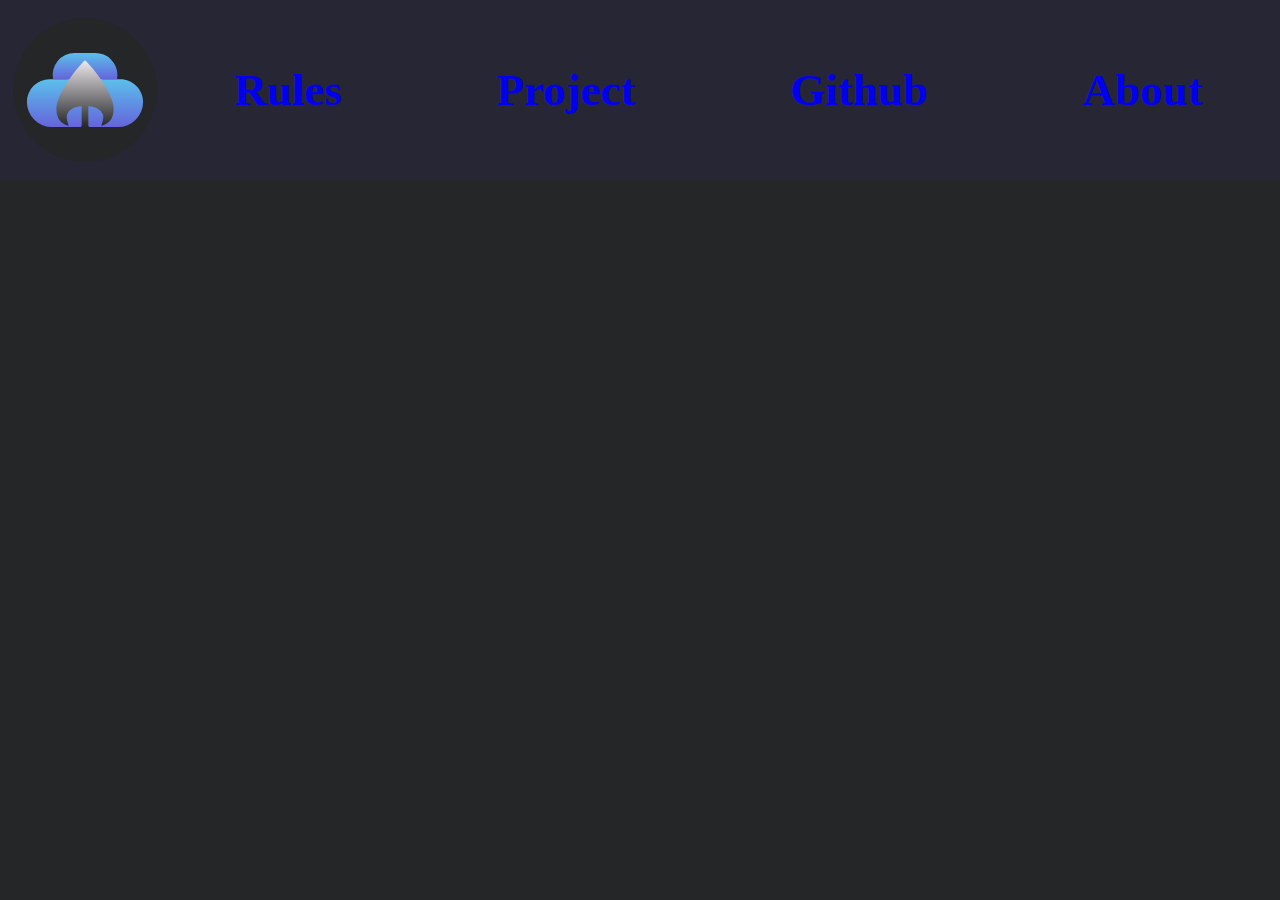
==== about.html @ b516acc4 "css! : Lot of progress ! Responsive text, correct colors, dots, responsive box design" ====
<!DOCTYPE html>
<html>
	<head>
		<title>Ascend - About</title>
		<link rel="stylesheet" href="style.css">
		<meta name="description" content="Website I made to learn HTML, CSSS and JavaScript.">
		<meta charset="utf-8">
		<meta name="keywords" content="HTML, CSS, JavaScript, Learning">
		<meta name="author" content="Alexandre">
		<meta name="viewport" content="width=device-width, initial-scale=1.0">
	</head>
	<header>
		<img src="./assets/logo/Ascend_Night.svg" alt="logo" width=250px>
		<h1><a href="index.html">Rules</a></h1>
		<h1><a href="project.html">Project</a></h1>
		<h1><a href="github.html">Github</a></h1>
		<h1><a href="about.html">About</a></h1>
	</header>
	<body style="margin: 0;">
	</body>
</html>
---- style.css ----
header {
    display: flex;
	background-color: #272635;
    align-items: center;
}

header img {
    height : 16vh;
    width : 16vh;
    padding : 2vh 0vw 2vh 1vw;
}

header h1 {
    flex-grow: 1;
    text-align: center;
	font-size: 5vmin;
}

body {
	background-color: #252627;
	color: #FFFAFF;
}

.rules {
	height: 74vh;
	display:flex;
	align-items: center;
	justify-content: space-between;
}

.rules div {
	max-width: 60%;
	display: flex;
	flex-direction: column;
	align-items: center;
	flex-grow: 1;
}

.ruletext
{
	padding: auto;
}

.ruleimg img{
	max-width: 100%;
	max-height: 100%;
}

/*Text*/
.rules h1 {
	font-size: 5vmin;
	text-align: center;
}
p {
	text-justify: justify;
	text-align: center;
	font-size: 3vmin;
}
b {
	font-size: 4vmin;
}
/*Nav links*/
a:link {
	text-decoration: none;
}
a:visited {
	text-decoration: none;
	color: #FFFAFF;
}
a:hover {
	text-decoration: none;
	color: #bab3ba;
}
a:active {
	text-decoration: none;
}

/*Selection dots*/
.circle {
	height: 6vh;
	width: 6vh;
	background-color: white;
	border-radius: 50%;
}

#slide-buttons {
	display:flex;
	height: 10vh;
}
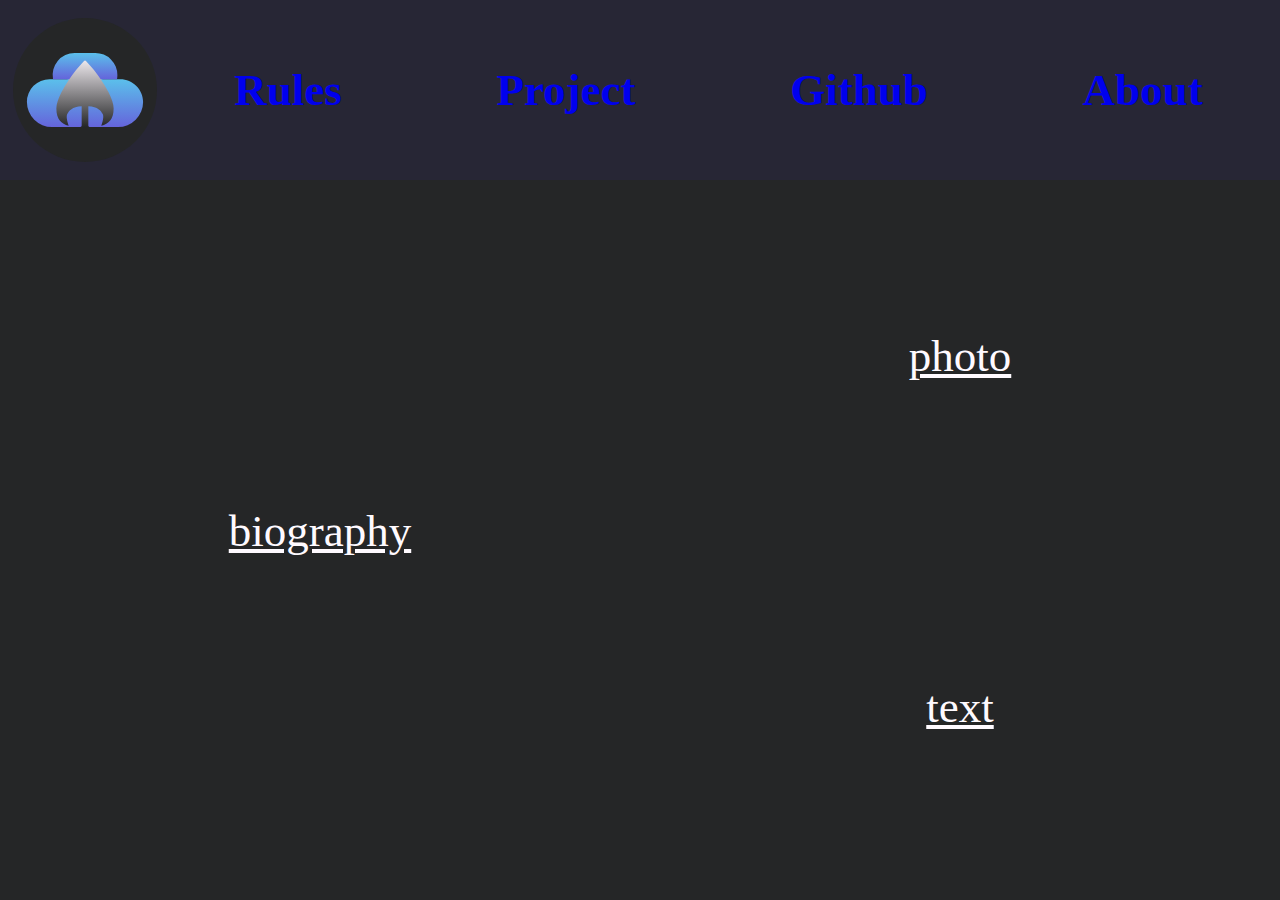
==== commit 96495686: "hml/css! : almost done starting to learn JS soon" ====
--- a/about.html
+++ b/about.html
@@ -17,5 +17,20 @@
 		<h1><a href="about.html">About</a></h1>
 	</header>
 	<body style="margin: 0;">
+		<article id="whoami">
+			<section id="biography">
+				<p>
+					biography
+				</p>
+			</section>
+			<section id="phototext">
+				<figure>
+					photo
+				</figure>
+				<p>
+					text
+				</p>
+			</section>
+		</article>
 	</body>
 </html>--- a/style.css
+++ b/style.css
@@ -1,7 +1,23 @@
+/* Global */
+html {
+	overflow: scroll;
+}
+
+::-webkit-scrollbar {
+	width: 0px;
+	background: transparent;
+}
+
 header {
+	color: #FFFAFF;
     display: flex;
 	background-color: #272635;
     align-items: center;
+}
+
+body {
+	background-color: #252627;
+	color: #FFFAFF;
 }
 
 header img {
@@ -16,11 +32,22 @@
 	font-size: 5vmin;
 }
 
-body {
-	background-color: #252627;
+a:link {
+	text-decoration: none;
+}
+a:visited {
+	text-decoration: none;
 	color: #FFFAFF;
 }
+a:hover {
+	text-decoration: none;
+	color: #bab3ba;
+}
+a:active {
+	text-decoration: none;
+}
 
+/*Rules - Page*/
 .rules {
 	height: 74vh;
 	display:flex;
@@ -28,7 +55,7 @@
 	justify-content: space-between;
 }
 
-.rules div {
+.rules section {
 	max-width: 60%;
 	display: flex;
 	flex-direction: column;
@@ -46,44 +73,84 @@
 	max-height: 100%;
 }
 
-/*Text*/
 .rules h1 {
 	font-size: 5vmin;
 	text-align: center;
 }
-p {
+.rules p {
 	text-justify: justify;
 	text-align: center;
 	font-size: 3vmin;
 }
-b {
+.rules b {
 	font-size: 4vmin;
 }
-/*Nav links*/
-a:link {
-	text-decoration: none;
-}
-a:visited {
-	text-decoration: none;
-	color: #FFFAFF;
-}
-a:hover {
-	text-decoration: none;
-	color: #bab3ba;
-}
-a:active {
-	text-decoration: none;
-}
-
-/*Selection dots*/
+/*footer*/
 .circle {
 	height: 6vh;
 	width: 6vh;
 	background-color: white;
 	border-radius: 50%;
+	margin: 0vw 1vw;
 }
 
 #slide-buttons {
+	justify-content: center;
 	display:flex;
 	height: 10vh;
+}
+
+/*Project Page*/
+#project {
+	height: 78vh;
+	display: flex;
+	flex-direction: column;
+	justify-content: space-around;
+	font-size: 3vmin;
+}
+
+#project .qa {
+	padding: 0% 10%;
+}
+
+#project h2 {
+	font-size: 4vmin;
+}
+
+/*Github Page*/
+#git-integration {
+	height: 70vh;
+	display:flex;
+	flex-direction: column;
+	justify-content: space-around;
+	align-items: center;
+	font-size: 10vmin;
+}
+
+/*About Page*/
+#whoami {
+	height: 78vh;
+	display:flex;
+	align-items: center;
+	justify-content: space-around;
+	font-size: 5vmin;
+	text-decoration: underline;
+}
+
+#biography {
+	flex-grow: 1;
+	text-align: center;
+}
+
+#phototext {
+	height: 100%;
+	flex-grow: 1;
+
+	display: flex;
+	align-items: center;
+	flex-direction: column;
+	justify-content: space-around;
+}
+
+#phototext figure {
 }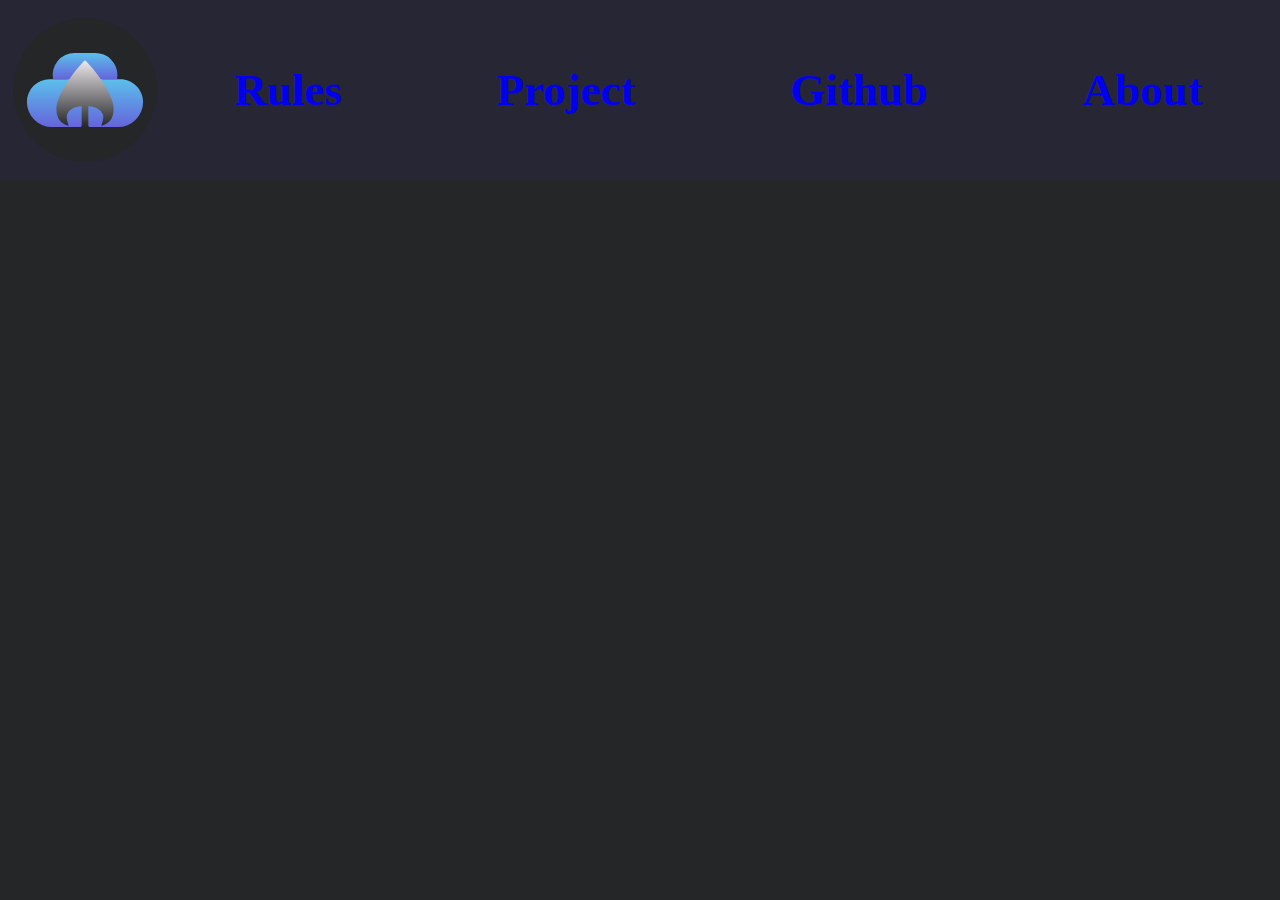
==== commit d288b417: "html/css : almost nothing changed" ====
--- a/about.html
+++ b/about.html
@@ -17,20 +17,7 @@
 		<h1><a href="about.html">About</a></h1>
 	</header>
 	<body style="margin: 0;">
-		<article id="whoami">
-			<section id="biography">
-				<p>
-					biography
-				</p>
-			</section>
-			<section id="phototext">
-				<figure>
-					photo
-				</figure>
-				<p>
-					text
-				</p>
-			</section>
+		<article id="cv">
 		</article>
 	</body>
 </html>--- a/style.css
+++ b/style.css
@@ -1,4 +1,13 @@
 /* Global */
+@font-face {
+	font-family: "Gowun_Batang";
+	src: url(./assets/fonts/Gowun_Batang/GowunBatang-Regular.ttf) format("truetype");
+}
+@font-face {
+	font-family: "Gowun_Dodum";
+	src: url(./assets/fonts/Gowun_Dodum/GowunDodum-Regular.ttf);
+}
+
 html {
 	overflow: scroll;
 }
@@ -9,6 +18,7 @@
 }
 
 header {
+	font-family: "Gowun Batang";
 	color: #FFFAFF;
     display: flex;
 	background-color: #272635;
@@ -16,8 +26,10 @@
 }
 
 body {
+	font-family: "Gowun Dodum";
 	background-color: #252627;
 	color: #FFFAFF;
+	margin: 0;
 }
 
 header img {
@@ -128,29 +140,10 @@
 }
 
 /*About Page*/
-#whoami {
+#cv {
 	height: 78vh;
 	display:flex;
 	align-items: center;
 	justify-content: space-around;
 	font-size: 5vmin;
-	text-decoration: underline;
-}
-
-#biography {
-	flex-grow: 1;
-	text-align: center;
-}
-
-#phototext {
-	height: 100%;
-	flex-grow: 1;
-
-	display: flex;
-	align-items: center;
-	flex-direction: column;
-	justify-content: space-around;
-}
-
-#phototext figure {
 }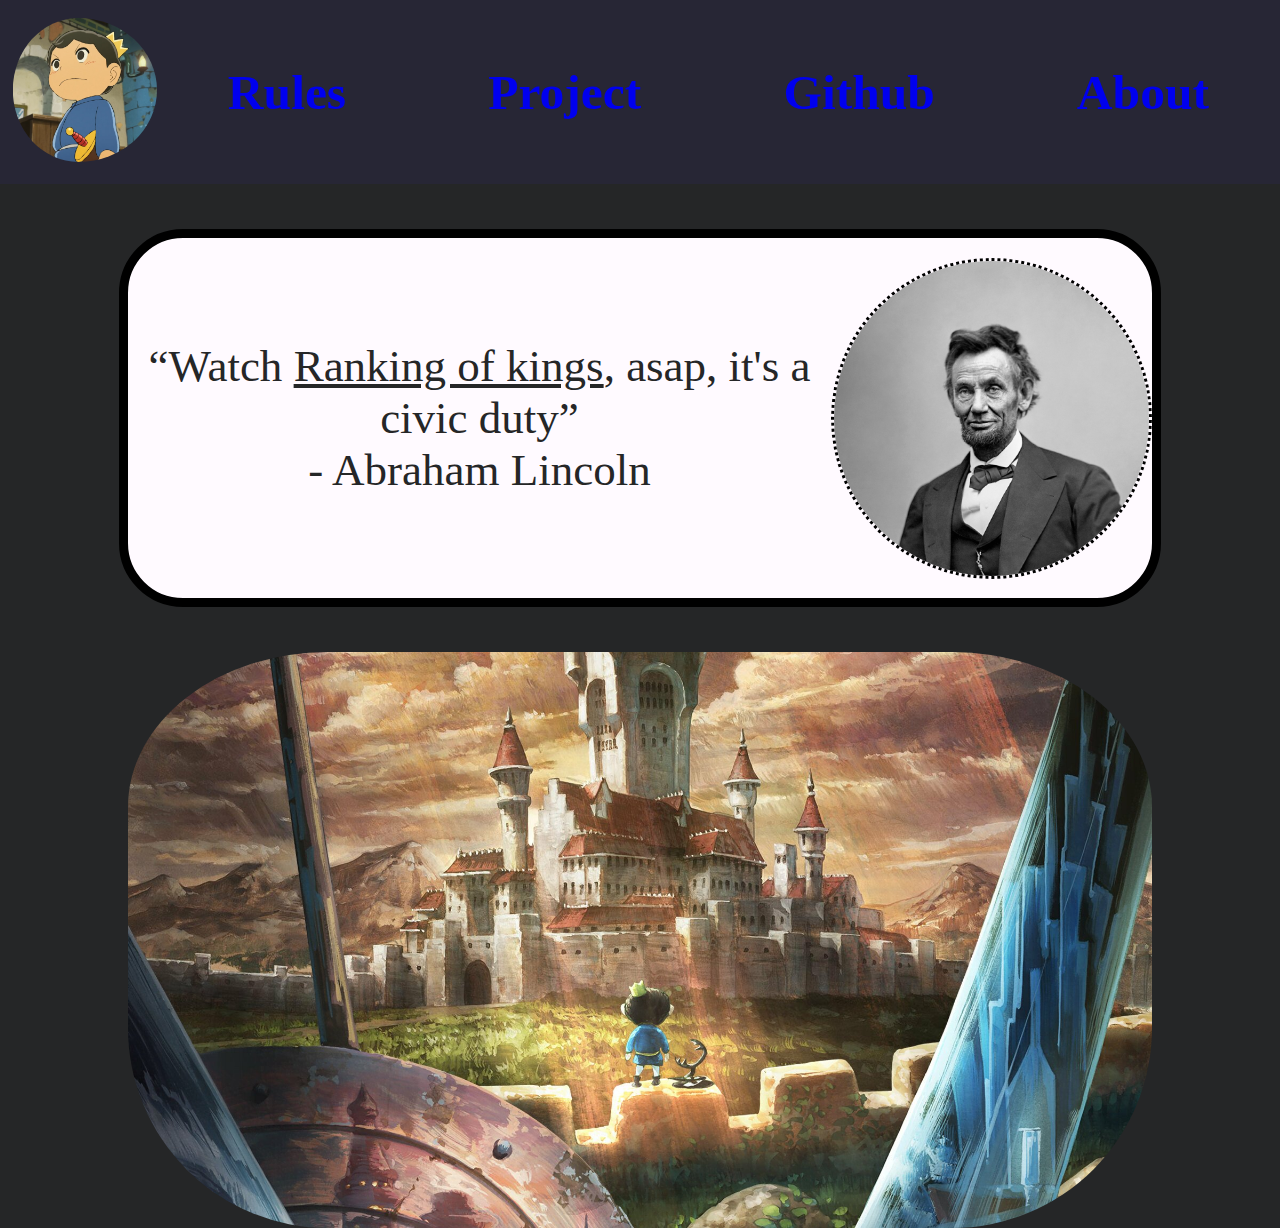
==== commit a0d00843: "html/css! : Html and CSS seem done I need to learn JS now" ====
--- a/about.html
+++ b/about.html
@@ -10,14 +10,25 @@
 		<meta name="viewport" content="width=device-width, initial-scale=1.0">
 	</head>
 	<header>
-		<img src="./assets/logo/Ascend_Night.svg" alt="logo" width=250px>
+		<a target="_blank" href="https://www.crunchyroll.com/fr/ranking-of-kings/episode-1-the-princes-new-clothes-823350">
+			<img src="./assets/Bojji.png" alt="logo" width="250" id="bojji">
+		</a>
 		<h1><a href="index.html">Rules</a></h1>
 		<h1><a href="project.html">Project</a></h1>
 		<h1><a href="github.html">Github</a></h1>
 		<h1><a href="about.html">About</a></h1>
 	</header>
-	<body style="margin: 0;">
-		<article id="cv">
+	<body>
+		<article id="randombs">
+			<section id="quote">
+				<p><q>Watch <a target="_blank" href="https://www.crunchyroll.com/fr/ranking-of-kings/episode-1-the-princes-new-clothes-823350">Ranking of kings</a>, asap, it's a civic duty</q><br> - Abraham Lincoln</p>
+				<img src="assets/abraham.jpg" alt="abraham lincoln picture" width="500">
+			</section>
+			<section id="rkok">
+				<a target="_blank" href="https://www.crunchyroll.com/fr/ranking-of-kings/episode-1-the-princes-new-clothes-823350">
+					<img src="assets/rankingofkings.jpg" alt="ranking of kings" id="rkokbg">
+				</a>
+			</section>
 		</article>
 	</body>
 </html>--- a/style.css
+++ b/style.css
@@ -41,7 +41,7 @@
 header h1 {
     flex-grow: 1;
     text-align: center;
-	font-size: 5vmin;
+	font-size: 5.5vmin;
 }
 
 a:link {
@@ -64,7 +64,7 @@
 	height: 74vh;
 	display:flex;
 	align-items: center;
-	justify-content: space-between;
+	justify-content: space-around;
 }
 
 .rules section {
@@ -83,6 +83,7 @@
 .ruleimg img{
 	max-width: 100%;
 	max-height: 100%;
+	box-shadow: 0px 10px 2vh black; 
 }
 
 .rules h1 {
@@ -92,10 +93,10 @@
 .rules p {
 	text-justify: justify;
 	text-align: center;
-	font-size: 3vmin;
+	font-size: 4vmin;
 }
 .rules b {
-	font-size: 4vmin;
+	font-size: 4.5vmin;
 }
 /*footer*/
 .circle {
@@ -140,10 +141,71 @@
 }
 
 /*About Page*/
-#cv {
-	height: 78vh;
-	display:flex;
-	align-items: center;
-	justify-content: space-around;
+#bojji {
+	border-radius: 50%;
+}
+
+#randombs a:visited{
+	color: #252627;
+	text-decoration: underline;
+}
+#randombs a:active{
+	color: #252627;
+	text-decoration: underline;
+}
+#randombs a:link{
+	color: #252627;
+	text-decoration: underline;
+}
+#randombs a:hover{
+	color: grey;
+	text-decoration: underline;
+}
+
+#randombs {
+	display: flex;
+	flex-direction: column;
+	align-items: center;
 	font-size: 5vmin;
-}+	font-family: "Gowun Dodum";
+	justify-content: space-between;
+	margin-top: 5vh;
+}
+
+#quote {
+	display: flex;
+	align-items: center;
+	text-align: center;
+	justify-content: space-around;
+
+	background : #FFFAFF;
+	color: #252627;
+	height: 40vh;
+	width: 80%;
+	border-radius: 5vw;
+	border-style: solid;
+	border-width: 1vh;
+	border-color: black;
+}
+
+#quote img{
+	border-radius: 100%;
+	border-style: dotted;
+	border-width: 2%;
+	border-color: black;
+	max-height: 100%;
+	height: 35vh;
+	width: auto;
+}
+
+#rkok a{
+	display: flex;
+	flex-direction: column;
+	align-items: center;
+}
+
+#rkokbg {
+	padding: 5vh 0vw 0vh;
+	width: 80%;
+	border-radius: 200px;
+}
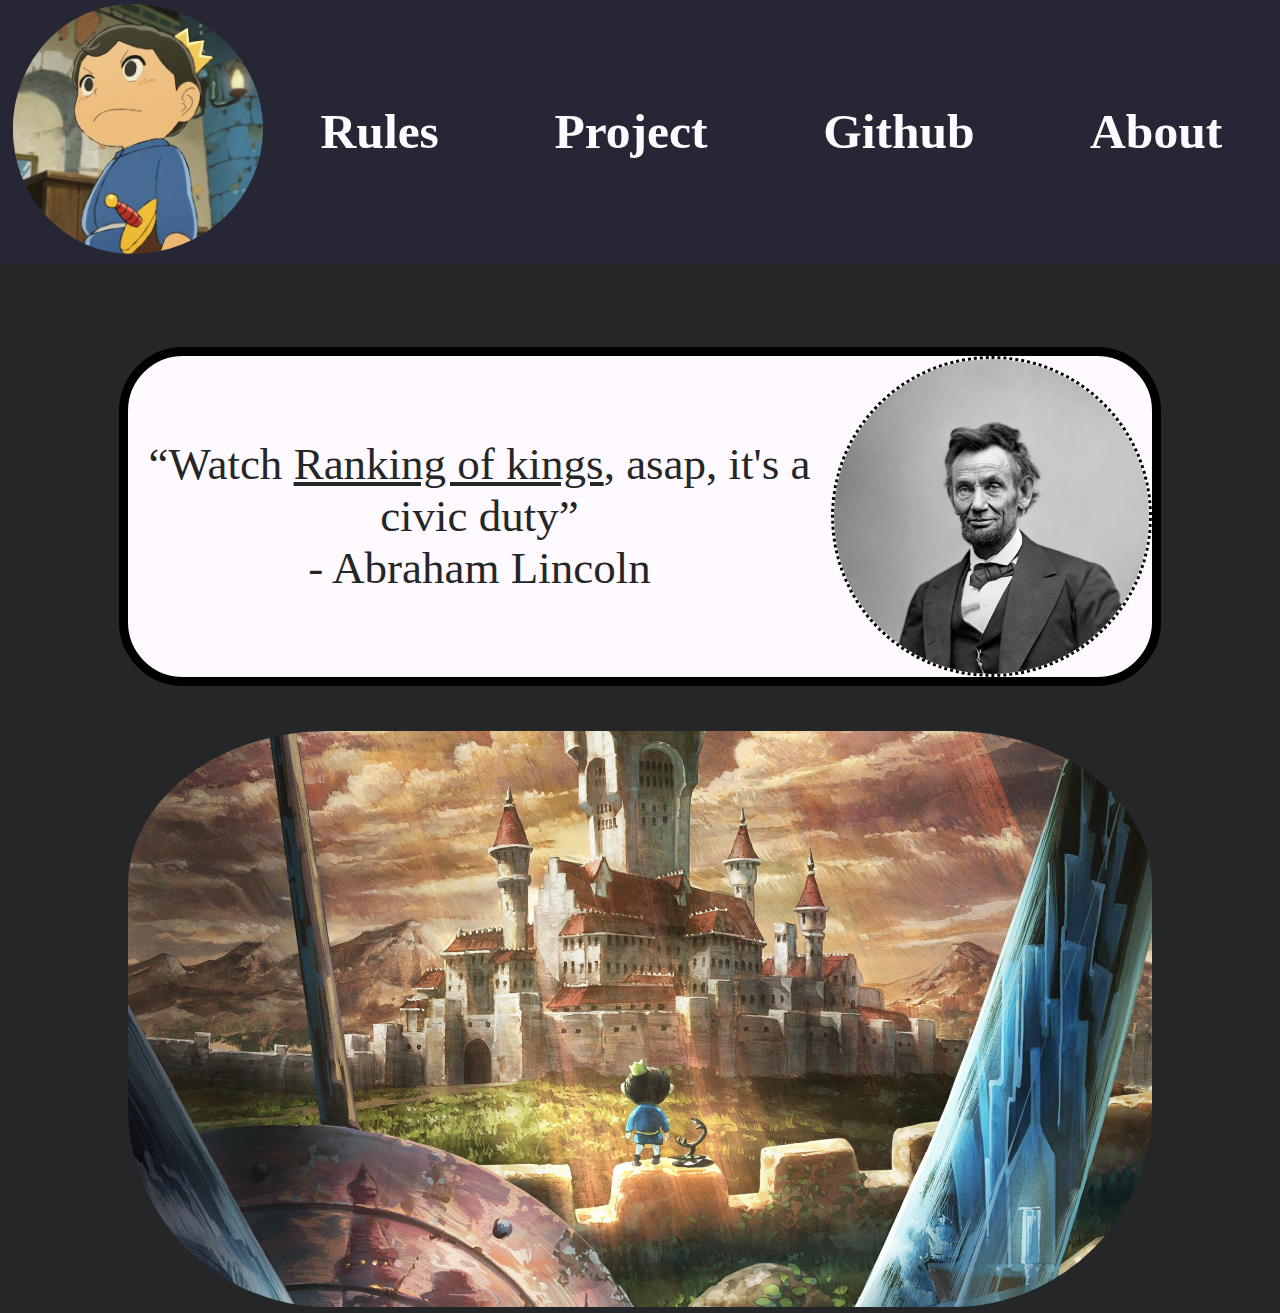
==== commit 305534c3: "HTML/CSS : important changes to layout of website now using grids :)" ====
--- a/about.html
+++ b/about.html
@@ -1,34 +1,36 @@
 <!DOCTYPE html>
 <html>
-	<head>
-		<title>Ascend - About</title>
-		<link rel="stylesheet" href="style.css">
-		<meta name="description" content="Website I made to learn HTML, CSSS and JavaScript.">
-		<meta charset="utf-8">
-		<meta name="keywords" content="HTML, CSS, JavaScript, Learning">
-		<meta name="author" content="Alexandre">
-		<meta name="viewport" content="width=device-width, initial-scale=1.0">
-	</head>
+<head>
+	<title>Ascend - About</title>
+	<link rel="stylesheet" href="style.css">
+	<meta name="description" content="Website I made to learn HTML, CSSS and JavaScript.">
+	<meta charset="utf-8">
+	<meta name="keywords" content="HTML, CSS, JavaScript, Learning">
+	<meta name="author" content="Alexandre">
+	<meta name="viewport" content="width=device-width, initial-scale=1.0">
+</head>
+<body>
 	<header>
 		<a target="_blank" href="https://www.crunchyroll.com/fr/ranking-of-kings/episode-1-the-princes-new-clothes-823350">
-			<img src="./assets/Bojji.png" alt="logo" width="250" id="bojji">
+			<img src="./assets/Bojji.png" alt="logo" width="250px" id="bojji">
 		</a>
 		<h1><a href="index.html">Rules</a></h1>
 		<h1><a href="project.html">Project</a></h1>
 		<h1><a href="github.html">Github</a></h1>
 		<h1><a href="about.html">About</a></h1>
 	</header>
-	<body>
-		<article id="randombs">
-			<section id="quote">
-				<p><q>Watch <a target="_blank" href="https://www.crunchyroll.com/fr/ranking-of-kings/episode-1-the-princes-new-clothes-823350">Ranking of kings</a>, asap, it's a civic duty</q><br> - Abraham Lincoln</p>
-				<img src="assets/abraham.jpg" alt="abraham lincoln picture" width="500">
-			</section>
-			<section id="rkok">
-				<a target="_blank" href="https://www.crunchyroll.com/fr/ranking-of-kings/episode-1-the-princes-new-clothes-823350">
-					<img src="assets/rankingofkings.jpg" alt="ranking of kings" id="rkokbg">
-				</a>
-			</section>
-		</article>
-	</body>
+	<main>
+	<article id="randombs">
+		<section id="quote">
+			<p><q>Watch <a target="_blank" href="https://www.crunchyroll.com/fr/ranking-of-kings/episode-1-the-princes-new-clothes-823350">Ranking of kings</a>, asap, it's a civic duty</q><br> - Abraham Lincoln</p>
+			<img src="assets/abraham.jpg" alt="abraham lincoln picture" width="500">
+		</section>
+		<section id="rkok">
+			<a target="_blank" href="https://www.crunchyroll.com/fr/ranking-of-kings/episode-1-the-princes-new-clothes-823350">
+				<img src="assets/rankingofkings.jpg" alt="ranking of kings" id="rkokbg">
+			</a>
+		</section>
+	</article>
+	</main>
+</body>
 </html>--- a/style.css
+++ b/style.css
@@ -30,12 +30,16 @@
 	background-color: #252627;
 	color: #FFFAFF;
 	margin: 0;
+	height: 100%;
+	width: 100%;
+	display: grid;
+	grid-template-rows: 20% 70% 10%;
+	grid-gap: 3%;
 }
 
 header img {
-    height : 16vh;
-    width : 16vh;
-    padding : 2vh 0vw 2vh 1vw;
+	height : 80%;
+    padding : 3vh 0vw 3vh 1vw;
 }
 
 header h1 {
@@ -45,6 +49,7 @@
 }
 
 a:link {
+	color: #FFFAFF;
 	text-decoration: none;
 }
 a:visited {
@@ -60,11 +65,19 @@
 }
 
 /*Rules - Page*/
+main {
+	display : grid;
+	grid-template-columns: 1;
+	grid-template-rows: 1;
+}
+
 .rules {
-	height: 74vh;
 	display:flex;
 	align-items: center;
 	justify-content: space-around;
+	visibility:visible;
+	grid-row: 1;
+	grid-column: 1;
 }
 
 .rules section {
@@ -75,8 +88,7 @@
 	flex-grow: 1;
 }
 
-.ruletext
-{
+.ruletext {
 	padding: auto;
 }
 
@@ -108,17 +120,15 @@
 }
 
 #slide-buttons {
+	display:flex;
 	justify-content: center;
-	display:flex;
-	height: 10vh;
+	align-items: center;
 }
 
 /*Project Page*/
 #project {
-	height: 78vh;
-	display: flex;
-	flex-direction: column;
-	justify-content: space-around;
+	display: flex;
+	flex-direction: column;
 	font-size: 3vmin;
 }
 
@@ -180,7 +190,6 @@
 
 	background : #FFFAFF;
 	color: #252627;
-	height: 40vh;
 	width: 80%;
 	border-radius: 5vw;
 	border-style: solid;
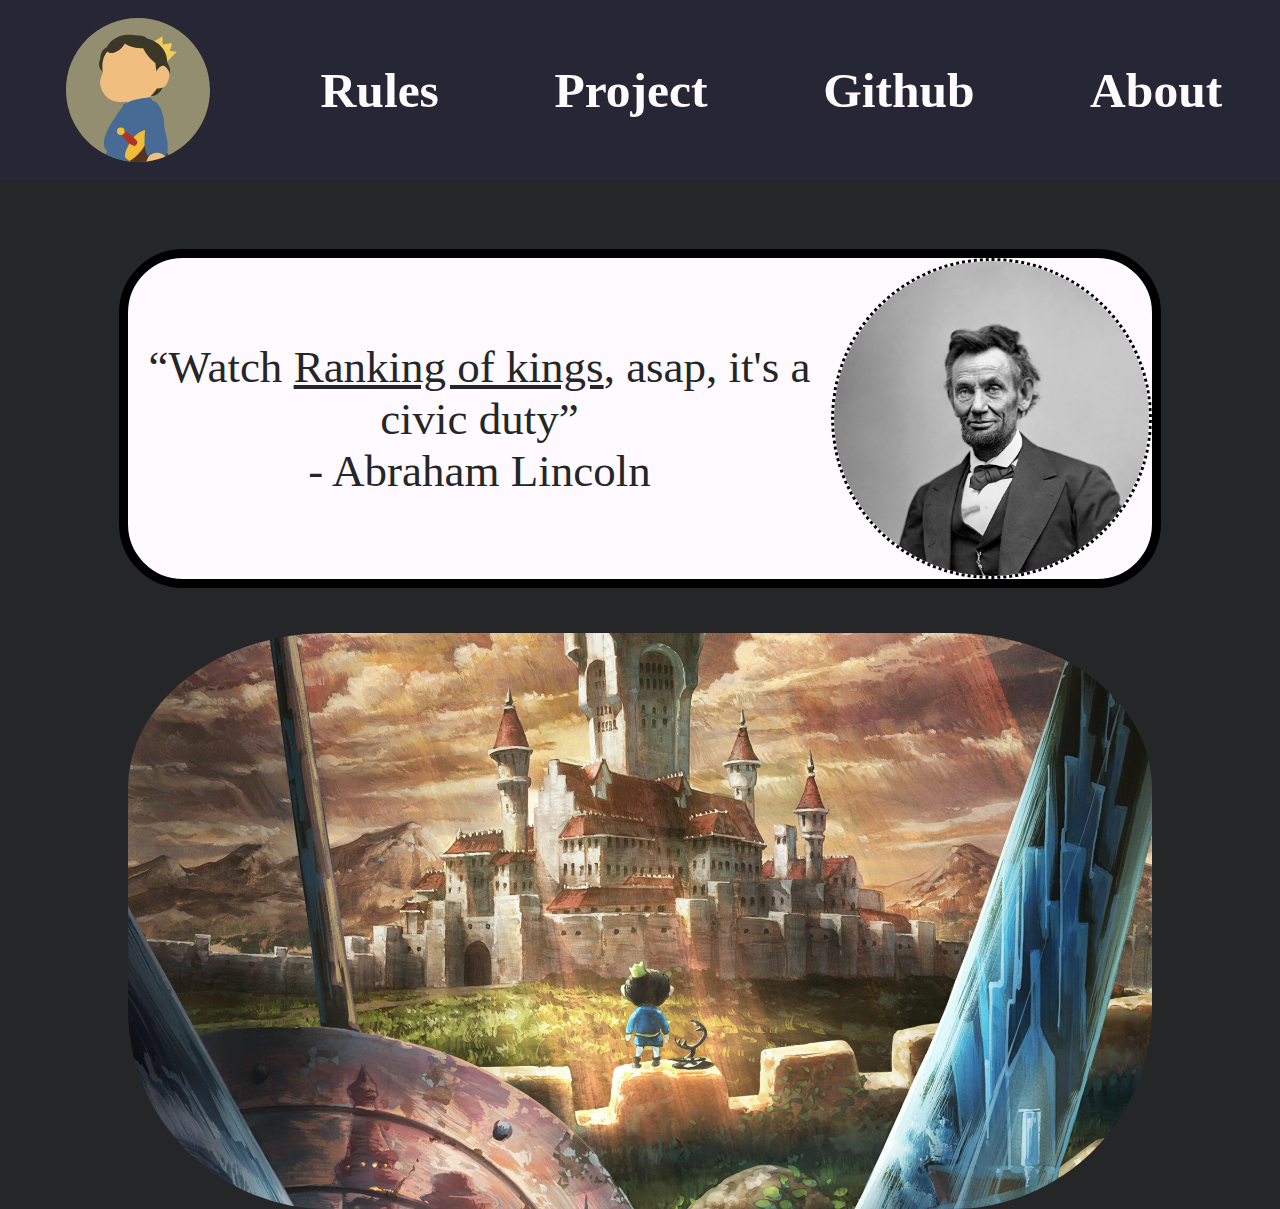
==== commit 659222e7: "Assets : Changing assets" ====
--- a/about.html
+++ b/about.html
@@ -11,9 +11,7 @@
 </head>
 <body>
 	<header>
-		<a target="_blank" href="https://www.crunchyroll.com/fr/ranking-of-kings/episode-1-the-princes-new-clothes-823350">
-			<img src="./assets/Bojji.png" alt="logo" width="250px" id="bojji">
-		</a>
+		<img src="./assets/bojji.svg" alt="logo" width="250px">
 		<h1><a href="index.html">Rules</a></h1>
 		<h1><a href="project.html">Project</a></h1>
 		<h1><a href="github.html">Github</a></h1>
--- a/style.css
+++ b/style.css
@@ -1,31 +1,27 @@
 /* Global */
-@font-face {
+@font-face{
 	font-family: "Gowun_Batang";
 	src: url(./assets/fonts/Gowun_Batang/GowunBatang-Regular.ttf) format("truetype");
 }
-@font-face {
+@font-face{
 	font-family: "Gowun_Dodum";
 	src: url(./assets/fonts/Gowun_Dodum/GowunDodum-Regular.ttf);
 }
-
-html {
+html{
 	overflow: scroll;
 }
-
-::-webkit-scrollbar {
+::-webkit-scrollbar{
 	width: 0px;
 	background: transparent;
 }
-
-header {
+header{
 	font-family: "Gowun Batang";
 	color: #FFFAFF;
-    display: flex;
+	display: flex;
 	background-color: #272635;
-    align-items: center;
+	align-items: center;
 }
-
-body {
+body{
 	font-family: "Gowun Dodum";
 	background-color: #252627;
 	color: #FFFAFF;
@@ -33,45 +29,41 @@
 	height: 100%;
 	width: 100%;
 	display: grid;
-	grid-template-rows: 20% 70% 10%;
+	grid-template-rows: 20vh 60vh 10vh;
 	grid-gap: 3%;
 }
-
-header img {
-	height : 80%;
-    padding : 3vh 0vw 3vh 1vw;
+header img{
+	height: 80%;
+	padding : 3vh 0vw 3vh 1vw;
 }
-
-header h1 {
-    flex-grow: 1;
-    text-align: center;
+header h1{
+	flex-grow: 1;
+	text-align: center;
 	font-size: 5.5vmin;
 }
-
-a:link {
+a:link{
 	color: #FFFAFF;
 	text-decoration: none;
 }
-a:visited {
+a:visited{
 	text-decoration: none;
 	color: #FFFAFF;
 }
-a:hover {
+a:hover{
 	text-decoration: none;
 	color: #bab3ba;
 }
-a:active {
+a:active{
 	text-decoration: none;
 }
 
 /*Rules - Page*/
-main {
+main{
 	display : grid;
 	grid-template-columns: 1;
 	grid-template-rows: 1;
 }
-
-.rules {
+.rules{
 	display:flex;
 	align-items: center;
 	justify-content: space-around;
@@ -79,69 +71,58 @@
 	grid-row: 1;
 	grid-column: 1;
 }
-
-.rules section {
+.rules section{
 	max-width: 60%;
 	display: flex;
 	flex-direction: column;
 	align-items: center;
 	flex-grow: 1;
 }
-
-.ruletext {
+.ruletext{
 	padding: auto;
 }
-
 .ruleimg img{
 	max-width: 100%;
 	max-height: 100%;
 	box-shadow: 0px 10px 2vh black; 
 }
-
-.rules h1 {
+.rules h1{
 	font-size: 5vmin;
 	text-align: center;
 }
-.rules p {
+.rules p{
 	text-justify: justify;
 	text-align: center;
 	font-size: 4vmin;
 }
-.rules b {
+.rules b{
 	font-size: 4.5vmin;
 }
+
 /*footer*/
-.circle {
+.circle{
 	height: 6vh;
 	width: 6vh;
 	background-color: white;
 	border-radius: 50%;
 	margin: 0vw 1vw;
 }
-
-#slide-buttons {
+#slide-buttons{
 	display:flex;
 	justify-content: center;
 	align-items: center;
 }
 
 /*Project Page*/
-#project {
-	display: flex;
-	flex-direction: column;
-	font-size: 3vmin;
-}
-
-#project .qa {
+#project .qa{
 	padding: 0% 10%;
 }
-
-#project h2 {
+#project h2{
 	font-size: 4vmin;
 }
 
 /*Github Page*/
-#git-integration {
+#git-integration{
 	height: 70vh;
 	display:flex;
 	flex-direction: column;
@@ -151,10 +132,12 @@
 }
 
 /*About Page*/
-#bojji {
+#bojji{
+	padding : 3vh 0vw 3vh 1vw;
+}
+#bojji img{
 	border-radius: 50%;
 }
-
 #randombs a:visited{
 	color: #252627;
 	text-decoration: underline;
@@ -171,8 +154,7 @@
 	color: grey;
 	text-decoration: underline;
 }
-
-#randombs {
+#randombs{
 	display: flex;
 	flex-direction: column;
 	align-items: center;
@@ -181,13 +163,11 @@
 	justify-content: space-between;
 	margin-top: 5vh;
 }
-
-#quote {
+#quote{
 	display: flex;
 	align-items: center;
 	text-align: center;
 	justify-content: space-around;
-
 	background : #FFFAFF;
 	color: #252627;
 	width: 80%;
@@ -196,7 +176,6 @@
 	border-width: 1vh;
 	border-color: black;
 }
-
 #quote img{
 	border-radius: 100%;
 	border-style: dotted;
@@ -206,15 +185,13 @@
 	height: 35vh;
 	width: auto;
 }
-
 #rkok a{
 	display: flex;
 	flex-direction: column;
 	align-items: center;
 }
-
-#rkokbg {
+#rkokbg{
 	padding: 5vh 0vw 0vh;
 	width: 80%;
 	border-radius: 200px;
-}
+}